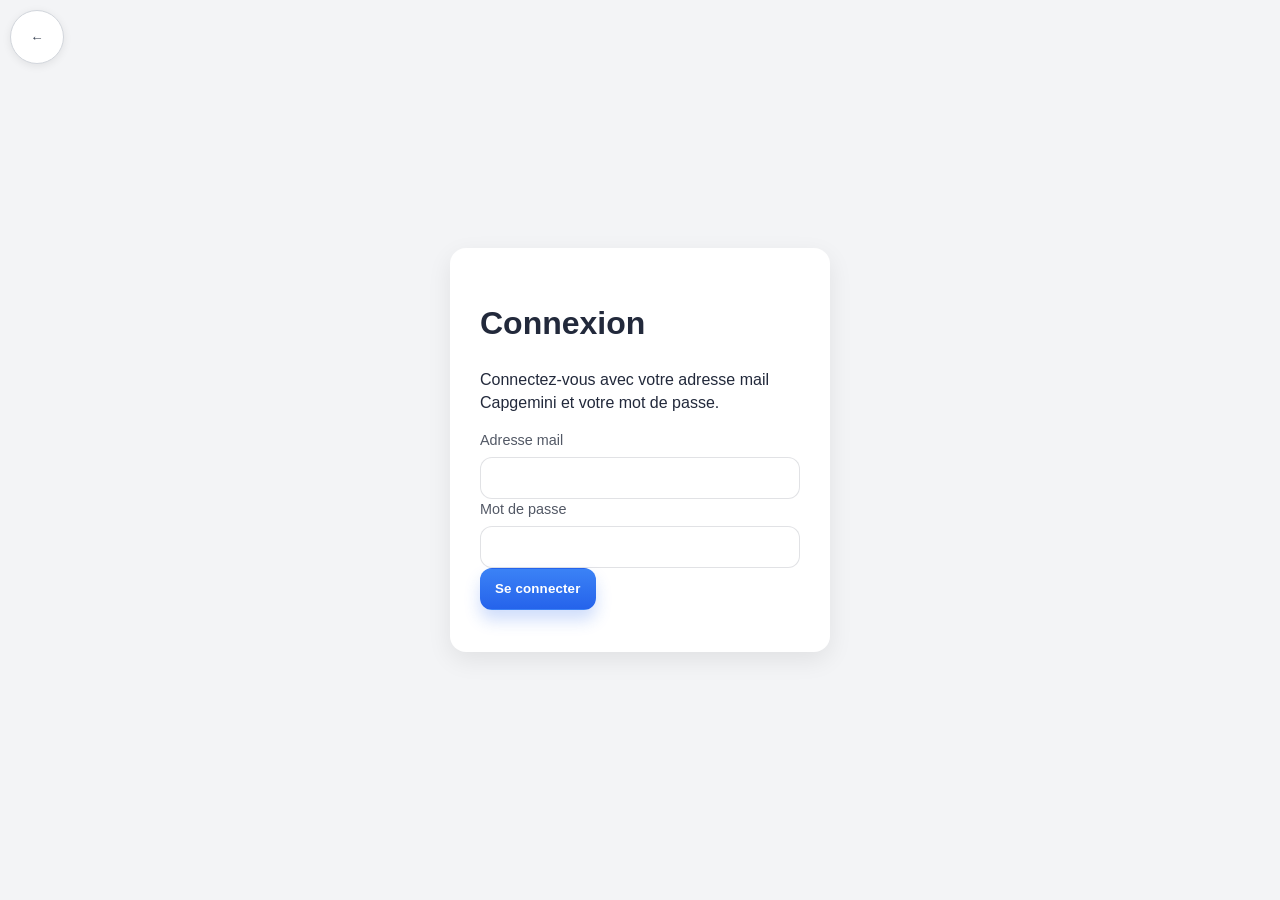
==== frontend/gestion.html @ 78cbcc79 "Initial commit" ====
<!DOCTYPE html>
<html lang="fr">
<head>
  <meta charset="UTF-8" />
  <title>Gestion — Cartographie DBA</title>
  <link rel="stylesheet" href="style.css" />
</head>

<body>

<header>
  <div class="topbar">
    <h1>Gestion des compétences</h1>

    <div class="user-area">
      <span id="user-badge" class="pill"></span>

      <button id="switch-user-btn" type="button" class="btn btn-secondary btn-small">
        Changer d'utilisateur
      </button>

      <button id="logout-btn" type="button" class="btn btn-ghost btn-small">
        Déconnexion
      </button>
    </div>
  </div>

  <nav>
    <a href="index.html">Accueil</a>
    <a href="profils.html">Profils</a>
    <a href="recherche.html">Recherche</a>
    <a href="gestion.html" class="active">Gestion</a>
    <a href="utilisateurs.html" class="admin-only">Utilisateurs</a>
    <a href="validation.html" class="admin-only">Validation</a>
    <a href="synthese.html">Synthèse</a>
    <a href="historique.html">Historique</a>
    <a href="questionnaire.html">Questionnaire</a>
  </nav>

</header>

<main>

  <!-- ✅ CREATION PERSONNE -->
  <section class="card">
    <h2>Ajouter une personne</h2>
    <div class="form-grid">
      <input id="personne-nom" placeholder="Nom complet" />
      <button id="create-person-btn" class="btn btn-primary">Créer</button>
    </div>
  </section>

  <!-- ✅ CREATION TECHNO -->
  <section class="card">
    <h2>Ajouter une nouvelle compétence</h2>
    <div class="form-grid">

      <div class="field">
        <label>Catégorie existante</label>
        <select id="new-category-select"></select>
      </div>

      <div class="field">
        <label>OU nouvelle catégorie</label>
        <input id="new-category-input" placeholder="Ex: DevOps / Cloud / Data" />
      </div>

      <div class="field">
        <label>Type</label>
        <select id="new-type-select">
          <option value="">-- Sélectionner --</option>
          <option value="SGBD">SGBD</option>
          <option value="AUTRE">AUTRE</option>
        </select>
      </div>

      <div class="field">
        <label>Nom de la techno</label>
        <input id="new-techno-name" placeholder="Ex: Terraform / Redis" />
      </div>

      <button id="create-techno-btn" class="btn btn-primary">Créer la compétence</button>
      <span id="techno-status" class="muted"></span>

    </div>
  </section>

  <!-- ✅ DEMANDE -->
  <section class="card">
    <h2>Soumettre une demande</h2>

    <div class="form-grid">
      <select id="personne-select"></select>
      <select id="category-select"></select>
      <select id="techno-select"></select>
      <select id="domaine-select"></select>

      <!-- ✅ VERSION OPTIONNELLE -->
      <select id="version-select">
        <option value="">-- (Optionnel) Version --</option>
      </select>

      <select id="niveau-select">
        <option value="1">1</option>
        <option value="2" selected>2</option>
        <option value="3">3</option>
      </select>

      <input id="desc-input" placeholder="Description" />
      <button id="submit-request-btn" class="btn btn-primary">Soumettre</button>
    </div>

  </section>

</main>

<footer>
  <p>Cartographie DBA</p>
</footer>

<script src="common.js"></script>
<script>

function fetchJson(url, options = {}) {
  return fetch(url, {
    ...options,
    headers: {
      "Content-Type": "application/json",
      "X-User": currentUser,
      ...(options.headers || {})
    }
  }).then(async r => {
    if (!r.ok) {
      const text = await r.text();
      throw new Error(text || r.status);
    }
    return r.json();
  });
}

/* LOAD */
async function loadAll() {
  const [people, cats, doms, vers] = await Promise.all([
    fetchJson(`${API_BASE_URL}/personnes`),
    fetchJson(`${API_BASE_URL}/ref/techno-categories`),
    fetchJson(`${API_BASE_URL}/ref/domaines`),
    fetchJson(`${API_BASE_URL}/ref/versions`)
  ]);

  fill("personne-select", people);
  fill("category-select", cats);
  fill("new-category-select", cats);
  fill("domaine-select", doms);

  // ✅ version avec option vide incluse
  fill("version-select", vers);
}

/* UTIL */
function fill(id, data) {
  const el = document.getElementById(id);

  // ✅ garder le placeholder si version
  if (id !== "version-select") {
    el.innerHTML = `<option value="">-- Sélectionner --</option>`;
  }

  data.forEach(x => {
    const o = document.createElement("option");
    o.value = x.nom;
    o.textContent = x.nom;
    el.appendChild(o);
  });
}

/* CREATE PERSON */
document.getElementById("create-person-btn").onclick = async () => {
  const nom = document.getElementById("personne-nom").value.trim();

  if (!nom) {
    await showAlert("Nom requis");
    return;
  }

  await fetchJson(`${API_BASE_URL}/personnes`, {
    method: "POST",
    body: JSON.stringify({ nom })
  });

  document.getElementById("personne-nom").value = "";
  loadAll();
};

/* CREATE TECHNO */
document.getElementById("create-techno-btn").onclick = async () => {

  const catSelect = document.getElementById("new-category-select").value;
  const catInput = document.getElementById("new-category-input").value.trim();
  const type = document.getElementById("new-type-select").value;
  const techno = document.getElementById("new-techno-name").value.trim();

  const category = catInput || catSelect;

  if (!category || !type || !techno) {
    await showAlert("Merci de remplir catégorie, type et techno");
    return;
  }

  await fetchJson(`${API_BASE_URL}/ref/technos`, {
    method: "POST",
    body: JSON.stringify({
      nom: techno,
      category: category,
      type: type
    })
  });

  document.getElementById("techno-status").textContent = "✅ Demande envoyée (en attente de validation)";

  document.getElementById("new-techno-name").value = "";
  document.getElementById("new-category-input").value = "";

  loadAll();
};

/* ✅ DEMANDE */
document.getElementById("submit-request-btn").onclick = async () => {

  const personne = document.getElementById("personne-select").value;
  const techno = document.getElementById("techno-select").value;
  const domaine = document.getElementById("domaine-select").value;
  const versionRaw = document.getElementById("version-select").value;

  // ✅ version optionnelle
  const version = versionRaw || "N/A";

  if (!personne || !techno || !domaine) {
    await showAlert("Personne, techno et domaine sont obligatoires");
    return;
  }

  try {
    await fetchJson(
      `${API_BASE_URL}/personnes/${encodeURIComponent(personne)}/competences/demandes`,
      {
        method: "POST",
        body: JSON.stringify({
          techno: techno,
          domaine: domaine,
          version: version,
          niveau: parseInt(document.getElementById("niveau-select").value),
          description: document.getElementById("desc-input").value
        })
      }
    );

    await showAlert("✅ Demande envoyée");

  } catch (err) {
    await showAlert("Erreur : " + err.message);
  }
};

/* CATEGORY → TECHNO */
document.getElementById("category-select").onchange = async (e) => {
  const techs = await fetchJson(
    `${API_BASE_URL}/ref/technos?category=${encodeURIComponent(e.target.value)}`
  );
  fill("techno-select", techs);
};


// ✅ Actions : changer d'utilisateur / déconnexion
const switchBtn = document.getElementById("switch-user-btn");

if (switchBtn) {
  switchBtn.addEventListener("click", () => {
    window.location.href = "login.html";
  });
}

const logoutBtn = document.getElementById("logout-btn");

if (logoutBtn) {
  logoutBtn.addEventListener("click", () => {
    sessionStorage.removeItem("currentUser");
    sessionStorage.removeItem("currentRole");
    window.location.href = "login.html";
  });
}


loadAll();
</script>

</body>
</html>
---- frontend/style.css ----
/* =========================================================
   Cartographie DBA — UI Kit (v2)
   Objectif : ergonomie + lisibilité + cohérence visuelle
   Auteur : refonte Copilot
   ========================================================= */

/* -----------------------------
   0) Reset / base
----------------------------- */
*,
*::before,
*::after {
  box-sizing: border-box;
}

html {
  -webkit-text-size-adjust: 100%;
  text-size-adjust: 100%;
}

body {
  margin: 0;
  font-family: ui-sans-serif, system-ui, -apple-system, "Segoe UI", Roboto, Helvetica, Arial, "Apple Color Emoji",
    "Segoe UI Emoji";
  line-height: 1.45;
  color: var(--text);
  background: radial-gradient(1200px 500px at 20% 0%, rgba(59, 130, 246, .12), transparent 60%),
    radial-gradient(900px 500px at 95% 20%, rgba(16, 185, 129, .12), transparent 55%),
    var(--bg);
}

img,
svg,
video {
  max-width: 100%;
  height: auto;
}

a {
  color: inherit;
}

:focus-visible {
  outline: 3px solid rgba(59, 130, 246, 0.55);
  outline-offset: 2px;
  border-radius: 8px;
}

/* -----------------------------
   1) Design tokens
----------------------------- */
:root {
  /* Colors */
  --bg: #0b1220;
  --surface: rgba(255, 255, 255, 0.08);
  --surface-2: rgba(255, 255, 255, 0.12);
  --panel: rgba(255, 255, 255, 0.10);
  --panel-solid: #0f172a;

  --text: rgba(255, 255, 255, 0.92);
  --text-muted: rgba(255, 255, 255, 0.72);
  --text-subtle: rgba(255, 255, 255, 0.60);

  --border: rgba(255, 255, 255, 0.14);
  --border-strong: rgba(255, 255, 255, 0.22);

  --primary: #3b82f6;
  --primary-2: #2563eb;
  --success: #10b981;
  --warning: #f59e0b;
  --danger: #ef4444;

  --shadow: 0 10px 30px rgba(0, 0, 0, 0.35);
  --shadow-soft: 0 6px 18px rgba(0, 0, 0, 0.25);

  /* Layout */
  --radius: 16px;
  --radius-sm: 12px;
  --radius-xs: 10px;

  --gap: 16px;
  --gap-sm: 12px;
  --gap-xs: 8px;

  --maxw: 1200px;

  /* Typography */
  --h1: 1.35rem;
  --h2: 1.1rem;
  --h3: 1rem;

  /* Controls */
  --control-h: 42px;
  --control-pad-x: 12px;

  /* Animations */
  --ease: cubic-bezier(.2,.8,.2,1);
  --fast: 140ms var(--ease);
  --normal: 220ms var(--ease);
}

/* Optional: light mode if you ever want it */
@media (prefers-color-scheme: light) {
  :root {
    --bg: #f6f7fb;
    --surface: rgba(15, 23, 42, 0.06);
    --surface-2: rgba(15, 23, 42, 0.08);
    --panel: rgba(255, 255, 255, 0.85);
    --panel-solid: #ffffff;

    --text: rgba(15, 23, 42, 0.92);
    --text-muted: rgba(15, 23, 42, 0.72);
    --text-subtle: rgba(15, 23, 42, 0.60);

    --border: rgba(15, 23, 42, 0.12);
    --border-strong: rgba(15, 23, 42, 0.18);

    --shadow: 0 10px 26px rgba(15, 23, 42, 0.12);
    --shadow-soft: 0 6px 16px rgba(15, 23, 42, 0.10);
  }

  body {
    background: radial-gradient(1200px 500px at 20% 0%, rgba(59, 130, 246, .14), transparent 60%),
      radial-gradient(900px 500px at 95% 20%, rgba(16, 185, 129, .12), transparent 55%),
      var(--bg);
  }
}

/* -----------------------------
   2) Layout wrappers
----------------------------- */
header,
main,
footer {
  width: min(var(--maxw), calc(100% - 32px));
  margin: 0 auto;
}

main {
  padding: 18px 0 28px 0;
}

/* -----------------------------
   3) Topbar / Header
----------------------------- */
header {
  margin-top: 14px;
  background: linear-gradient(180deg, rgba(255, 255, 255, 0.10), rgba(255, 255, 255, 0.06));
  border: 1px solid var(--border);
  border-radius: var(--radius);
  box-shadow: var(--shadow-soft);
  padding: 14px 14px 12px 14px;
  position: sticky;
  top: 10px;
  z-index: 20;
  backdrop-filter: blur(14px);
}

header h1 {
  margin: 0;
  font-size: var(--h1);
  letter-spacing: .2px;
}

header .subtitle {
  margin-top: 4px;
  font-size: .92rem;
  color: var(--text-muted);
}

nav {
  margin-top: 10px;
  display: flex;
  flex-wrap: wrap;
  gap: 8px;
}

nav a {
  display: inline-flex;
  align-items: center;
  gap: 8px;
  padding: 8px 10px;
  border-radius: 12px;
  text-decoration: none;
  color: var(--text-muted);
  border: 1px solid transparent;
  transition: background var(--fast), border-color var(--fast), color var(--fast), transform var(--fast);
}

nav a:hover {
  color: var(--text);
  background: rgba(255, 255, 255, 0.08);
  border-color: var(--border);
}

nav a:active {
  transform: translateY(1px);
}

/* Optionnel : mettre un lien actif en ajoutant class="active" dans le HTML */
nav a.active {
  color: var(--text);
  background: linear-gradient(180deg, rgba(59, 130, 246, 0.22), rgba(59, 130, 246, 0.12));
  border-color: rgba(59, 130, 246, 0.35);
}

/* -----------------------------
   4) Cards / Sections
----------------------------- */
.card {
  background: linear-gradient(180deg, rgba(255, 255, 255, 0.10), rgba(255, 255, 255, 0.06));
  border: 1px solid var(--border);
  border-radius: var(--radius);
  box-shadow: var(--shadow-soft);
  padding: 16px;
  margin-bottom: 16px;
  backdrop-filter: blur(14px);
}

.card h2 {
  margin: 0 0 10px 0;
  font-size: var(--h2);
  letter-spacing: .15px;
}

.card h3 {
  margin: 12px 0 8px 0;
  font-size: var(--h3);
  color: var(--text);
}

.muted {
  color: var(--text-muted);
}

/* Divider utility */
.divider {
  height: 1px;
  background: var(--border);
  margin: 12px 0;
}

/* -----------------------------
   5) Forms
----------------------------- */
label {
  display: block;
  font-size: .9rem;
  color: var(--text-muted);
  margin-bottom: 6px;
}

input,
select,
textarea {
  width: 100%;
  height: var(--control-h);
  padding: 0 var(--control-pad-x);
  border-radius: 12px;
  border: 1px solid var(--border);
  background: rgba(255, 255, 255, 0.06);
  color: var(--text);
  transition: border-color var(--fast), background var(--fast), box-shadow var(--fast);
}

textarea {
  min-height: 110px;
  padding: 10px 12px;
  height: auto;
  resize: vertical;
}

input::placeholder,
textarea::placeholder {
  color: rgba(255, 255, 255, 0.45);
}

select {
  appearance: none;
  background-image:
    linear-gradient(45deg, transparent 50%, rgba(255,255,255,0.65) 50%),
    linear-gradient(135deg, rgba(255,255,255,0.65) 50%, transparent 50%);
  background-position:
    calc(100% - 18px) calc(50% - 3px),
    calc(100% - 12px) calc(50% - 3px);
  background-size:
    6px 6px,
    6px 6px;
  background-repeat: no-repeat;
  padding-right: 34px;
}

input:focus,
select:focus,
textarea:focus {
  outline: none;
  border-color: rgba(59, 130, 246, 0.65);
  box-shadow: 0 0 0 4px rgba(59, 130, 246, 0.18);
  background: rgba(255, 255, 255, 0.08);
}

.field {
  display: flex;
  flex-direction: column;
  gap: 0;
}

.form-grid {
  display: grid;
  grid-template-columns: repeat(4, minmax(180px, 1fr));
  gap: 12px;
  align-items: end;
}

@media (max-width: 1100px) {
  .form-grid { grid-template-columns: repeat(2, minmax(180px, 1fr)); }
}

@media (max-width: 640px) {
  .form-grid { grid-template-columns: 1fr; }
}

/* Checkboxes */
input[type="checkbox"] {
  width: 18px;
  height: 18px;
  accent-color: var(--primary);
}

/* Inline helpers */
.actions {
  display: flex;
  gap: 10px;
  flex-wrap: wrap;
  align-items: center;
}

/* -----------------------------
   6) Buttons (variants)
----------------------------- */
button,
.btn {
  height: var(--control-h);
  padding: 0 14px;
  border-radius: 12px;
  border: 1px solid transparent;
  cursor: pointer;
  font-weight: 600;
  letter-spacing: .15px;
  transition: transform var(--fast), background var(--fast), border-color var(--fast), opacity var(--fast);
  user-select: none;
  display: inline-flex;
  align-items: center;
  justify-content: center;
  gap: 8px;
}

button:active,
.btn:active {
  transform: translateY(1px);
}

.btn-primary,
button {
  background: linear-gradient(180deg, rgba(59,130,246,1), rgba(37,99,235,1));
  color: #fff;
  box-shadow: 0 10px 16px rgba(37,99,235,0.22);
}

.btn-primary:hover,
button:hover {
  background: linear-gradient(180deg, rgba(59,130,246,1), rgba(29,78,216,1));
  border-color: rgba(255,255,255,0.16);
}

.btn-secondary {
  background: rgba(255,255,255,0.08);
  border-color: var(--border);
  color: var(--text);
}

.btn-secondary:hover {
  background: rgba(255,255,255,0.12);
  border-color: var(--border-strong);
}

.btn-danger {
  background: linear-gradient(180deg, rgba(239,68,68,1), rgba(220,38,38,1));
  color: #fff;
  box-shadow: 0 10px 16px rgba(239,68,68,0.18);
}

.btn-danger:hover {
  background: linear-gradient(180deg, rgba(239,68,68,1), rgba(185,28,28,1));
}

.btn-ghost {
  background: transparent;
  border-color: var(--border);
  color: var(--text);
}

.btn-ghost:hover {
  background: rgba(255,255,255,0.08);
}

button:disabled,
.btn:disabled {
  opacity: 0.55;
  cursor: not-allowed;
  transform: none;
}

/* Small button utility */
.btn-sm {
  height: 34px;
  border-radius: 10px;
  padding: 0 10px;
  font-weight: 600;
}

/* -----------------------------
   7) Tables (modern)
----------------------------- */
.table-wrap {
  width: 100%;
  overflow: auto;
  border-radius: var(--radius);
  border: 1px solid var(--border);
  background: rgba(255, 255, 255, 0.06);
}

table {
  width: 100%;
  border-collapse: separate;
  border-spacing: 0;
  min-width: 720px;
}

thead th {
  position: sticky;
  top: 0;
  z-index: 1;
  text-align: left;
  font-size: .85rem;
  letter-spacing: .2px;
  color: var(--text-muted);
  background: rgba(15, 23, 42, 0.55);
  backdrop-filter: blur(12px);
  border-bottom: 1px solid var(--border);
  padding: 12px 12px;
  white-space: nowrap;
}

tbody td {
  padding: 12px 12px;
  border-bottom: 1px solid rgba(255, 255, 255, 0.08);
  vertical-align: top;
}

tbody tr:hover {
  background: rgba(255, 255, 255, 0.06);
}

tbody tr:last-child td {
  border-bottom: none;
}

th.right,
td.right {
  text-align: right;
}

/* Zebra (optional: add class="zebra" to table) */
table.zebra tbody tr:nth-child(even) {
  background: rgba(255, 255, 255, 0.03);
}

/* -----------------------------
   8) Pills / Badges / Status
----------------------------- */
.pill {
  display: inline-flex;
  align-items: center;
  gap: 6px;
  padding: 4px 10px;
  border-radius: 999px;
  font-size: .85rem;
  border: 1px solid var(--border);
  background: rgba(255, 255, 255, 0.06);
  color: var(--text);
}

.pill.ok {
  background: rgba(16, 185, 129, 0.16);
  border-color: rgba(16, 185, 129, 0.35);
}

.pill.partial {
  background: rgba(245, 158, 11, 0.16);
  border-color: rgba(245, 158, 11, 0.35);
}

.pill.none,
.pill.rejected {
  background: rgba(239, 68, 68, 0.16);
  border-color: rgba(239, 68, 68, 0.35);
}

.pill.validated {
  background: rgba(16, 185, 129, 0.16);
  border-color: rgba(16, 185, 129, 0.35);
}

.pill.proposed {
  background: rgba(245, 158, 11, 0.16);
  border-color: rgba(245, 158, 11, 0.35);
}

/* -----------------------------
   9) KPI blocks / Bars (for synthese)
----------------------------- */
.grid-3 {
  display: grid;
  grid-template-columns: repeat(3, minmax(220px, 1fr));
  gap: 12px;
}

@media (max-width: 900px) {
  .grid-3 { grid-template-columns: 1fr; }
}

.kpi {
  background: rgba(255, 255, 255, 0.08);
  border: 1px solid var(--border);
  border-radius: var(--radius);
  padding: 14px;
}

.kpi h3 {
  margin: 0 0 6px 0;
  font-size: 1rem;
  color: var(--text);
}

.kpi .value {
  font-size: 1.7rem;
  font-weight: 800;
  letter-spacing: .3px;
}

.kpi .sub {
  margin-top: 4px;
  font-size: .9rem;
  color: var(--text-muted);
}

.bar {
  height: 10px;
  background: rgba(255, 255, 255, 0.10);
  border-radius: 999px;
  overflow: hidden;
  margin-top: 10px;
  border: 1px solid rgba(255,255,255,0.10);
}

.bar > div {
  height: 100%;
  width: 0%;
  transition: width var(--normal);
}

.bar-ok { background: var(--success); }
.bar-partial { background: var(--warning); }
.bar-none { background: var(--danger); }

/* -----------------------------
   10) Modal (for historique / synthese details)
----------------------------- */
.modal-backdrop {
  position: fixed;
  inset: 0;
  background: rgba(0,0,0,.55);
  display: none;
  align-items: center;
  justify-content: center;
  padding: 18px;
  z-index: 50;
}

.modal {
  width: min(980px, 96vw);
  max-height: 86vh;
  overflow: auto;
  border-radius: var(--radius);
  border: 1px solid var(--border);
  background: rgba(15, 23, 42, 0.92);
  box-shadow: var(--shadow);
  padding: 16px;
  backdrop-filter: blur(14px);
}

pre {
  background: rgba(255,255,255,0.06);
  border: 1px solid var(--border);
  padding: 12px;
  border-radius: 14px;
  overflow: auto;
  color: var(--text);
}

code {
  background: rgba(255,255,255,0.08);
  padding: 2px 6px;
  border-radius: 8px;
}

/* -----------------------------
   10bis) Dialogues (alert / confirm / prompt stylisés)
   Réutilise .modal-backdrop comme overlay ; .dialog-box est
   dimensionné pour un message court (contrairement à .modal).
----------------------------- */
.dialog-box {
  width: min(440px, 92vw);
  max-height: 86vh;
  overflow: auto;
  border-radius: var(--radius);
  border: 1px solid var(--border);
  background: var(--panel-solid);
  box-shadow: var(--shadow);
  padding: 20px;
  backdrop-filter: blur(14px);
  animation: dialog-in var(--normal);
}

@keyframes dialog-in {
  from { opacity: 0; transform: translateY(8px) scale(.98); }
  to   { opacity: 1; transform: none; }
}

.dialog-title {
  margin: 0 0 10px 0;
  font-size: var(--h2);
  font-weight: 700;
  color: var(--text);
}

.dialog-message {
  margin: 0 0 18px 0;
  color: var(--text-muted);
  white-space: pre-wrap;
  line-height: 1.5;
}

.dialog-box input {
  margin-bottom: 18px;
}

.dialog-actions {
  display: flex;
  justify-content: flex-end;
  gap: 10px;
}

/* -----------------------------
   11) Footer
----------------------------- */
footer {
  width: min(var(--maxw), calc(100% - 32px));
  margin: 0 auto 18px auto;
  text-align: center;
  padding: 14px 10px;
  color: var(--text-subtle);
  font-size: .85rem;
}

/* -----------------------------
   12) Utility spacing (optional)
----------------------------- */
.mt-0 { margin-top: 0 !important; }
.mt-1 { margin-top: 6px !important; }
.mt-2 { margin-top: 10px !important; }
.mt-3 { margin-top: 14px !important; }
.mb-0 { margin-bottom: 0 !important; }
.mb-1 { margin-bottom: 6px !important; }
.mb-2 { margin-bottom: 10px !important; }
.mb-3 { margin-bottom: 14px !important; }

/* -----------------------------
   13) Reduced motion
----------------------------- */
@media (prefers-reduced-motion: reduce) {
  * {
    transition: none !important;
    scroll-behavior: auto !important;
  }
}



/* Bridge : styliser les classes existantes côté JS */
.btn-edit { 
  background: rgba(255,255,255,0.08);
  border: 1px solid var(--border);
  color: var(--text);
  height: var(--control-h);
  padding: 0 14px;
  border-radius: 12px;
  cursor: pointer;
  font-weight: 600;
}
.btn-edit:hover { background: rgba(255,255,255,0.12); border-color: var(--border-strong); }

.btn-delete {
  background: linear-gradient(180deg, rgba(239,68,68,1), rgba(220,38,38,1));
  border: 1px solid rgba(239,68,68,0.35);
  color: #fff;
  height: var(--control-h);
  padding: 0 14px;
  border-radius: 12px;
  cursor: pointer;
  font-weight: 700;
}
.btn-delete:hover { background: linear-gradient(180deg, rgba(239,68,68,1), rgba(185,28,28,1)); }




/* ================================
   Recherche — Critères multi (UI)
================================ */
.criteria-list {
  margin-top: 12px;
  display: flex;
  flex-direction: column;
  gap: 10px;
}

.criterion-item {
  display: flex;
  justify-content: space-between;
  gap: 12px;
  align-items: center;
  padding: 12px;
  border: 1px solid var(--border);
  border-radius: 14px;
  background: rgba(255, 255, 255, 0.06);
  box-shadow: 0 10px 18px rgba(0,0,0,0.18);
}

.criterion-item .meta {
  font-size: 0.95em;
  line-height: 1.35;
  color: var(--text);
}

.criterion-item .meta strong {
  display: inline-block;
  margin-bottom: 4px;
}

.criterion-item .actions {
  display: flex;
  gap: 8px;
  align-items: center;
}

/* Petits boutons utilisés dans la liste des critères */
.btn-mini {
  height: 34px;
  padding: 0 10px;
  border-radius: 10px;
  border: 1px solid var(--border);
  background: rgba(255,255,255,0.08);
  color: var(--text);
  cursor: pointer;
  font-weight: 700;
}

.btn-mini:hover {
  background: rgba(255,255,255,0.12);
  border-color: var(--border-strong);
}

.btn-mini-danger {
  background: linear-gradient(180deg, rgba(239,68,68,1), rgba(220,38,38,1));
  border-color: rgba(239,68,68,0.35);
  color: #fff;
}

.btn-mini-danger:hover {
  background: linear-gradient(180deg, rgba(239,68,68,1), rgba(185,28,28,1));
}



/* Bridge: boutons générés par JS sur validation.html */
.btn-validate {
  height: var(--control-h);
  padding: 0 14px;
  border-radius: 12px;
  border: 1px solid transparent;
  cursor: pointer;
  font-weight: 700;
  background: linear-gradient(180deg, rgba(16,185,129,1), rgba(5,150,105,1));
  color: #fff;
  box-shadow: 0 10px 16px rgba(16,185,129,0.18);
}
.btn-validate:hover {
  background: linear-gradient(180deg, rgba(16,185,129,1), rgba(4,120,87,1));
}

.btn-reject {
  height: var(--control-h);
  padding: 0 14px;
  border-radius: 12px;
  border: 1px solid rgba(239,68,68,0.35);
  cursor: pointer;
  font-weight: 700;
  background: linear-gradient(180deg, rgba(239,68,68,1), rgba(220,38,38,1));
  color: #fff;
  box-shadow: 0 10px 16px rgba(239,68,68,0.18);
}
.btn-reject:hover {
  background: linear-gradient(180deg, rgba(239,68,68,1), rgba(185,28,28,1));
}

/* Badge manager: utilise le style “pill” sans inline style */
#manager-badge {
  border: 1px solid var(--border);
}



details summary.btn-mini {
  list-style: none;
}
details summary.btn-mini::-webkit-details-marker {
  display: none;
}



/* Historique: pills plus homogènes */
.pill.proposed, .pill.validated, .pill.rejected {
  display: inline-flex;
  align-items: center;
  gap: 6px;
  padding: 4px 10px;
  border-radius: 999px;
  font-weight: 700;
}


.topbar{
  display:flex;
  align-items:center;
  justify-content:space-between;
  gap:16px;
}

.topbar h1{
  margin:0;
}

.user-area{
  display:flex;
  align-items:center;
  gap:8px;
  flex-wrap:wrap;
  justify-content:flex-end;
}

/* boutons plus compacts (sinon trop gros dans le header) */
.btn-small{
  padding:6px 10px;
  border-radius:10px;
  font-size:0.92rem;
  line-height:1;
}



/* Carte résultat */
.zebra tbody tr {
  background: #fff;
  border-radius: 12px;
  border: 1px solid #eaeaea;
}

/* Nom personne */
td strong {
  font-size: 1.05em;
}


/* Détails compétences */
.detail-item {
  margin-bottom: 8px;
  padding: 6px 8px;
  background: #f9fafb;
  border-radius: 8px;
  border: 1px solid #eee;
}

.detail-item strong {
  display: block;
  color: #2c3e50;
  font-weight: 600;
}

.detail-sub {
  font-size: 0.9em;
  color: #666;
}

/* Score */
td:nth-child(2) strong {
  padding: 4px 10px;
  border-radius: 12px;
  background: #e6f4ea;
  color: #1e7e34;
}


.score-high {
  background: #d4edda;
  color: #155724;
  padding: 4px 10px;
  border-radius: 10px;
}

.score-medium {
  background: #fff3cd;
  color: #856404;
  padding: 4px 10px;
  border-radius: 10px;
}

.score-low {
  background: #f8d7da;
  color: #721c24;
  padding: 4px 10px;
  border-radius: 10px;
}


.techno-block {
  margin-bottom: 10px;
  padding: 8px;
  background: #ffffff;
  border-radius: 10px;
  border: 1px solid #e6e6e6;
}

.techno-title {
  font-weight: 600;
  color: #2c3e50;
  margin-bottom: 4px;
}

.detail-sub {
  font-size: 0.9em;
  color: #666;
  margin-left: 5px;
}


/* Colonne score alignée */
th.right,
td:nth-child(2) {
  text-align: center;
}


.history-object {
  font-weight: 600;
}

.history-change {
  font-weight: 600;
}

.change-create {
  color: #16a34a;
}

.change-update {
  color: #2563eb;
}

.change-delete {
  color: #dc2626;
}

.back-btn {
  position: fixed;

  top: 10px;
  left: 10px;

  width: 54px !important;
  height: 54px !important;
  min-width: 36px;

  padding: 0 !important;

  display: flex;
  align-items: center;
  justify-content: center;

  border-radius: 50% !important;

  background: white !important;
  color: #374151 !important;

  border: 1px solid #d1d5db !important;

  box-shadow: 0 2px 8px rgba(0,0,0,0.08);

  z-index: 9999;
}

.back-btn:hover {
  background: #f9fafb !important;
}
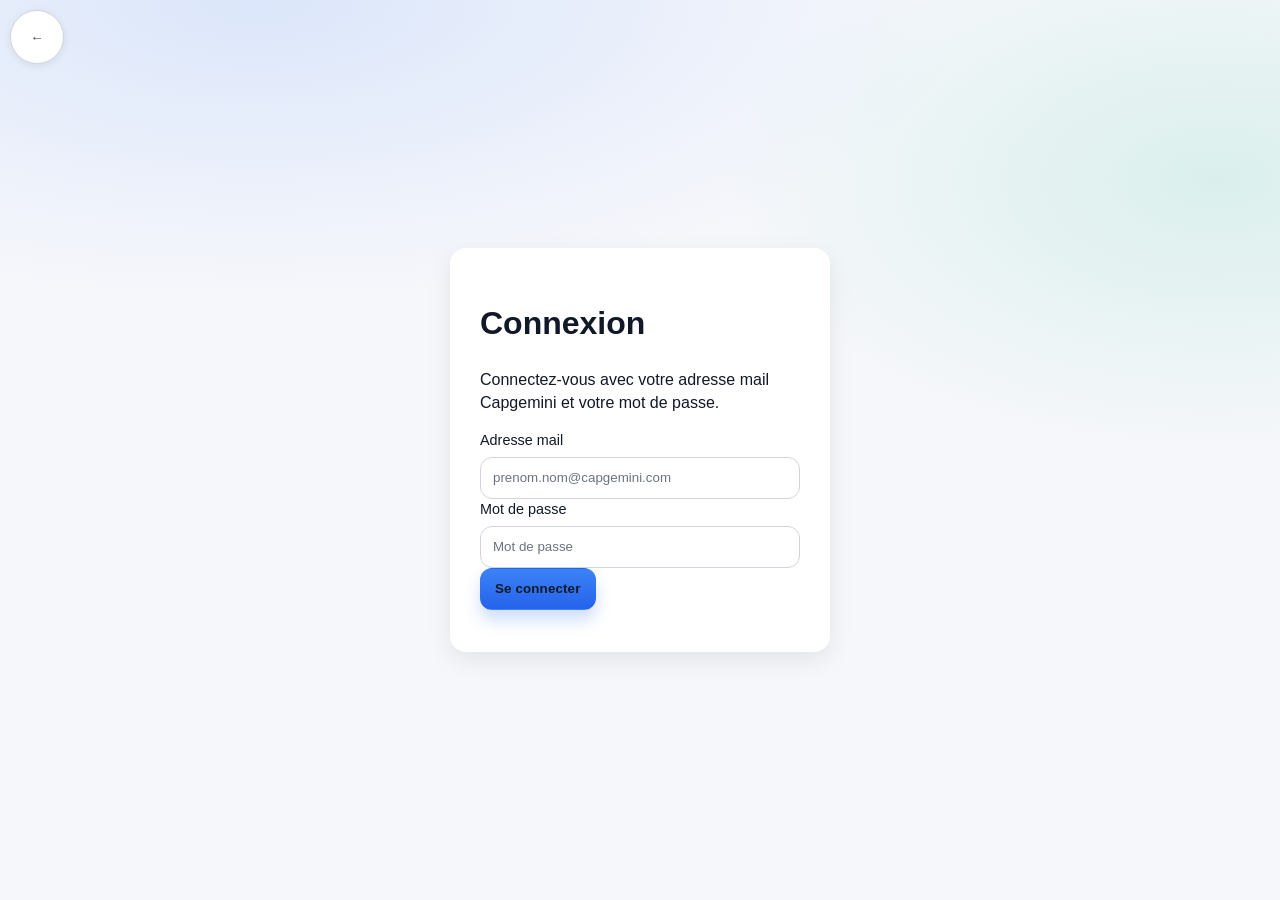
==== commit 66201b84: "Refonte page Profils, indicateurs d'accueil, Elasticsearch, et corrections du workflow de validation" ====
--- a/frontend/gestion.html
+++ b/frontend/gestion.html
@@ -250,7 +250,8 @@
           domaine: domaine,
           version: version,
           niveau: parseInt(document.getElementById("niveau-select").value),
-          description: document.getElementById("desc-input").value
+          description: document.getElementById("desc-input").value,
+          demande_suppression: false
         })
       }
     );
--- a/frontend/style.css
+++ b/frontend/style.css
@@ -1026,3 +1026,24 @@
   background: #f9fafb !important;
 }
 
+
+
+input,
+select,
+textarea,
+select option,
+tbody td {
+  color: #111827 !important;
+}
+
+input,
+select,
+textarea {
+  background: #ffffff !important;
+}
+
+input::placeholder,
+textarea::placeholder {
+  color: #6b7280 !important;
+}
+
